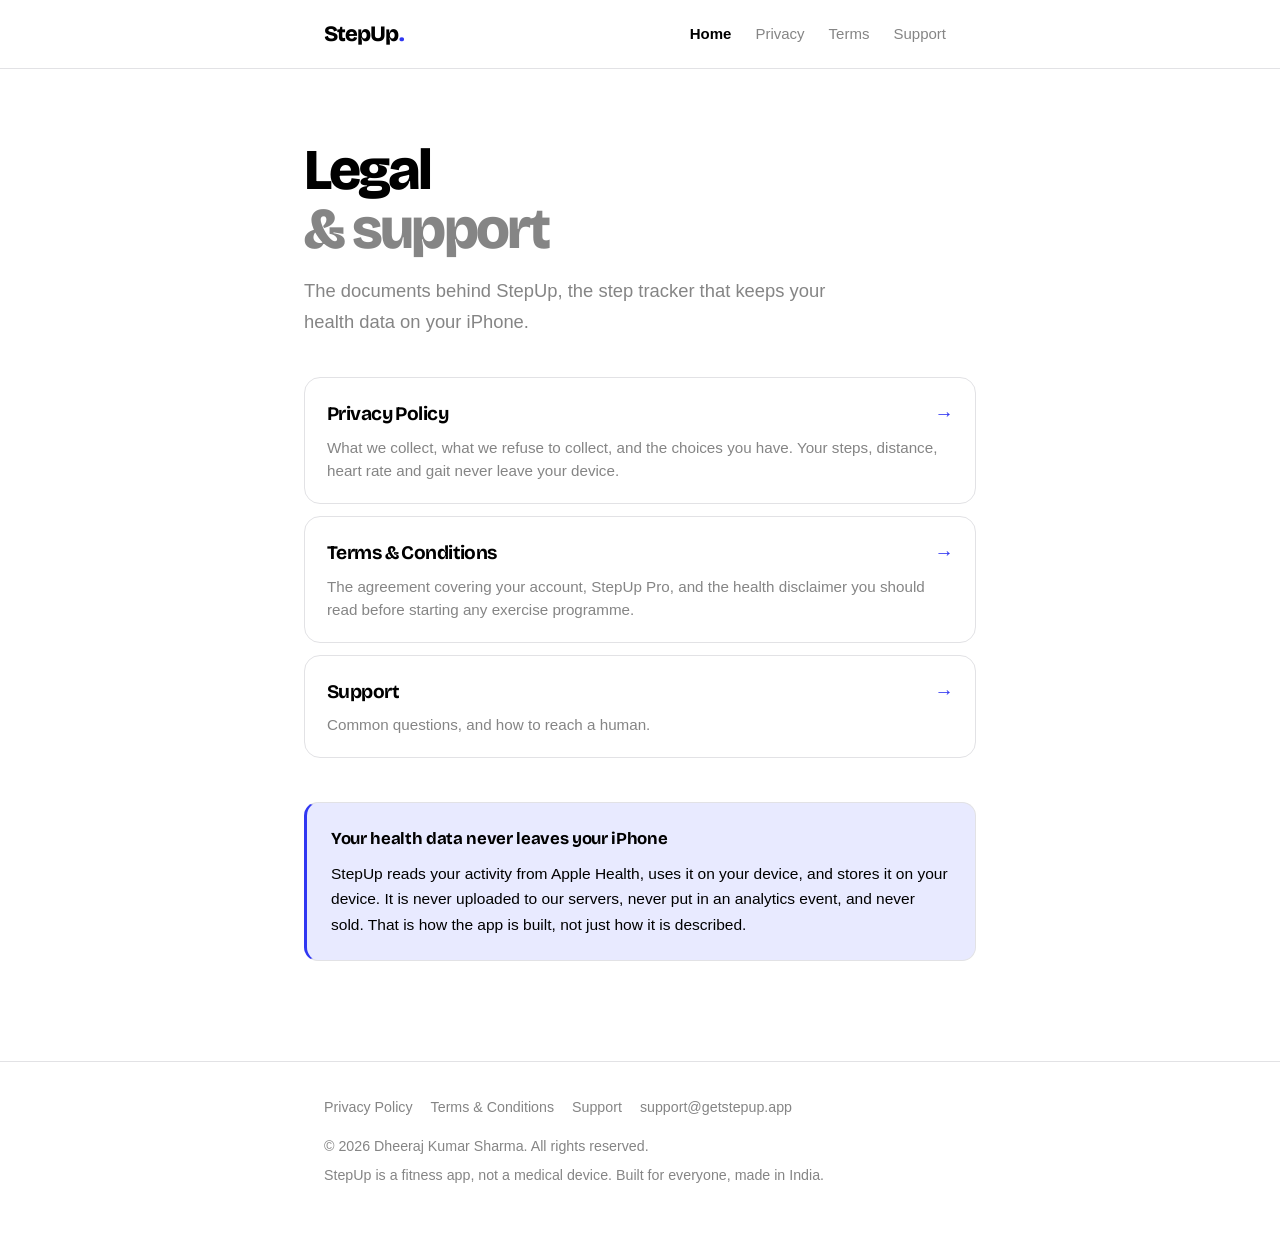
==== index.html @ e477929a "Publish StepUp privacy policy, terms and support pages Generated from the app repo's docs/legal mark" ====
<!DOCTYPE html>
<html lang="en">
<head>
<meta charset="utf-8">
<meta name="viewport" content="width=device-width, initial-scale=1">
<title>Legal &amp; Support · StepUp</title>
<meta name="description" content="Privacy Policy, Terms &amp; Conditions and support for StepUp, the step tracker for iPhone.">
<meta name="color-scheme" content="light dark">
<meta name="theme-color" content="#ffffff" media="(prefers-color-scheme: light)">
<meta name="theme-color" content="#0d0d0d" media="(prefers-color-scheme: dark)">
<link rel="canonical" href="https://dheerajghub.github.io/stepup-legal/">
<meta property="og:type" content="website">
<meta property="og:site_name" content="StepUp">
<meta property="og:title" content="Legal &amp; Support · StepUp">
<meta property="og:description" content="Privacy Policy, Terms &amp; Conditions and support for StepUp, the step tracker for iPhone.">
<meta property="og:url" content="https://dheerajghub.github.io/stepup-legal/">
<link rel="preconnect" href="https://fonts.googleapis.com">
<link rel="preconnect" href="https://fonts.gstatic.com" crossorigin>
<link rel="stylesheet" href="https://fonts.googleapis.com/css2?family=Bricolage+Grotesque:opsz,wght@12..96,700;12..96,800&display=swap">
<link rel="stylesheet" href="assets/style.css">
</head>
<body>
<a class="skip-link" href="#main">Skip to content</a>
<header class="site-header">
  <div class="wrap">
    <a class="wordmark" href="./">StepUp<span class="dot">.</span></a>
    <nav class="site-nav" aria-label="Primary"><a href="./" aria-current="page">Home</a><a href="privacy/">Privacy</a><a href="terms/">Terms</a><a href="support/">Support</a></nav>
  </div>
</header>
<main id="main">
<div class="wrap hero">
  <h1>Legal<span class="muted">&amp; support</span></h1>
  <p class="lede">The documents behind StepUp, the step tracker that keeps your
  health data on your iPhone.</p>

  <div class="card-list">
    <a class="card" href="privacy/">
      <span class="card-title">Privacy Policy</span>
      <p>What we collect, what we refuse to collect, and the choices you have.
      Your steps, distance, heart rate and gait never leave your device.</p>
    </a>
    <a class="card" href="terms/">
      <span class="card-title">Terms &amp; Conditions</span>
      <p>The agreement covering your account, StepUp Pro, and the health
      disclaimer you should read before starting any exercise programme.</p>
    </a>
    <a class="card" href="support/">
      <span class="card-title">Support</span>
      <p>Common questions, and how to reach a human.</p>
    </a>
  </div>

  <div class="promise">
    <h2>Your health data never leaves your iPhone</h2>
    <p>StepUp reads your activity from Apple Health, uses it on your device, and
    stores it on your device. It is never uploaded to our servers, never put in
    an analytics event, and never sold. That is how the app is built, not just
    how it is described.</p>
  </div>
</div>
</main>
<footer class="site-footer">
  <div class="wrap">
    <nav aria-label="Footer">
      <a href="privacy/">Privacy Policy</a>
      <a href="terms/">Terms &amp; Conditions</a>
      <a href="support/">Support</a>
      <a href="mailto:support@getstepup.app">support@getstepup.app</a>
    </nav>
    <p>&copy; 2026 Dheeraj Kumar Sharma. All rights reserved.</p>
    <p>StepUp is a fitness app, not a medical device. Built for everyone, made in India.</p>
  </div>
</footer>
</body>
</html>
---- assets/style.css ----
/* StepUp legal site.
   Tokens lifted from stepup/Core/DesignSystem/AppColors.swift so the pages
   look like the app rather than like a template. */

:root {
  --ink: #000000;
  --ink-muted: #858585;
  --ink-faint: #a8a8ad;
  --bg: #ffffff;
  --panel: #f4f4f4;
  --panel-2: #eeeef0;
  --rule: #e2e2e5;
  --accent: #3037f2;
  --accent-wash: #e8eaff;
  --accent-ink: #3037f2;
  --warn: #ff9d00;
  --warn-wash: #fff6e6;

  --display: "Bricolage Grotesque", -apple-system, BlinkMacSystemFont, "Segoe UI", sans-serif;
  --body: -apple-system, BlinkMacSystemFont, "Segoe UI", Roboto, Helvetica, Arial, sans-serif;
  --mono: ui-monospace, SFMono-Regular, "SF Mono", Menlo, monospace;

  --measure: 42rem;
  --gutter: 20px;
}

@media (prefers-color-scheme: dark) {
  :root {
    --ink: #f4f4f5;
    --ink-muted: #9a9aa0;
    --ink-faint: #6d6d73;
    --bg: #0d0d0d;
    --panel: #181818;
    --panel-2: #222224;
    --rule: #2e2e2e;
    --accent: #7e9cff;
    --accent-wash: #1a1f3d;
    --accent-ink: #9db2ff;
    --warn-wash: #2b2210;
  }
}

*, *::before, *::after { box-sizing: border-box; }

html { -webkit-text-size-adjust: 100%; scroll-behavior: smooth; }

body {
  margin: 0;
  background: var(--bg);
  color: var(--ink);
  font-family: var(--body);
  font-size: 17px;
  line-height: 1.65;
  -webkit-font-smoothing: antialiased;
  text-rendering: optimizeLegibility;
}

.wrap {
  width: 100%;
  max-width: var(--measure);
  margin: 0 auto;
  padding: 0 var(--gutter);
}

/* ---------- header ---------- */

.site-header {
  border-bottom: 1px solid var(--rule);
  background: var(--bg);
}

.site-header .wrap {
  display: flex;
  align-items: center;
  justify-content: space-between;
  gap: 16px;
  min-height: 68px;
}

.wordmark {
  font-family: var(--display);
  font-weight: 800;
  font-size: 22px;
  letter-spacing: -0.045em;
  color: var(--ink);
  text-decoration: none;
  display: inline-flex;
  align-items: baseline;
  gap: 1px;
}

.wordmark .dot { color: var(--accent); }

.site-nav {
  display: flex;
  gap: 4px;
  font-size: 15px;
}

.site-nav a {
  color: var(--ink-muted);
  text-decoration: none;
  padding: 6px 10px;
  border-radius: 999px;
  white-space: nowrap;
  min-height: 44px;
  display: inline-flex;
  align-items: center;
}

.site-nav a:hover { color: var(--ink); background: var(--panel-2); }
.site-nav a[aria-current="page"] { color: var(--ink); font-weight: 600; }

/* ---------- hero (index) ---------- */

.hero { padding: 72px 0 56px; }

.hero h1 {
  font-family: var(--display);
  font-weight: 800;
  font-size: clamp(2.4rem, 9vw, 3.6rem);
  line-height: 1.02;
  letter-spacing: -0.05em;
  margin: 0 0 18px;
}

.hero h1 .muted { color: var(--ink-muted); display: block; }

.hero p.lede {
  font-size: 1.15rem;
  color: var(--ink-muted);
  margin: 0 0 40px;
  max-width: 34rem;
}

.card-list { display: grid; gap: 12px; margin: 0 0 44px; }

a.card {
  display: block;
  padding: 20px 22px;
  border: 1px solid var(--rule);
  border-radius: 16px;
  background: var(--bg);
  text-decoration: none;
  color: inherit;
  transition: border-color .15s ease, transform .15s ease, background .15s ease;
}

a.card:hover {
  border-color: var(--accent);
  background: var(--panel);
  transform: translateY(-1px);
}

a.card .card-title {
  font-family: var(--display);
  font-weight: 700;
  font-size: 1.2rem;
  letter-spacing: -0.03em;
  display: flex;
  align-items: center;
  justify-content: space-between;
  gap: 12px;
}

a.card .card-title::after {
  content: "→";
  color: var(--accent);
  font-family: var(--body);
  font-weight: 400;
}

a.card p { margin: 6px 0 0; color: var(--ink-muted); font-size: .95rem; line-height: 1.55; }

/* ---------- promise panel ---------- */

.promise {
  border: 1px solid var(--rule);
  border-left: 3px solid var(--accent);
  background: var(--accent-wash);
  border-radius: 14px;
  padding: 22px 24px;
  margin: 0 0 44px;
}

.promise h2 {
  font-family: var(--display);
  font-size: 1.05rem;
  letter-spacing: -0.02em;
  margin: 0 0 8px;
}

.promise p { margin: 0; color: var(--ink); font-size: .97rem; }

/* ---------- document pages ---------- */

.doc-head { padding: 56px 0 28px; border-bottom: 1px solid var(--rule); }

.doc-head h1 {
  font-family: var(--display);
  font-weight: 800;
  font-size: clamp(2rem, 7.5vw, 2.9rem);
  line-height: 1.05;
  letter-spacing: -0.045em;
  margin: 0 0 14px;
}

.stamp {
  display: inline-flex;
  align-items: center;
  gap: 8px;
  font-size: .82rem;
  color: var(--ink-muted);
  background: var(--panel-2);
  border-radius: 999px;
  padding: 5px 13px;
  font-variant-numeric: tabular-nums;
}

.toc {
  margin: 28px 0 0;
  padding: 20px 22px;
  background: var(--panel);
  border-radius: 14px;
}

.toc h2 {
  font-family: var(--body);
  font-size: .74rem;
  font-weight: 700;
  letter-spacing: .11em;
  text-transform: uppercase;
  color: var(--ink-muted);
  margin: 0 0 12px;
}

.toc ol { margin: 0; padding: 0 0 0 1.25em; columns: 2; column-gap: 28px; }
.toc li { margin: 0 0 6px; font-size: .92rem; break-inside: avoid; }
.toc a { color: var(--ink); text-decoration: none; }
.toc a:hover { color: var(--accent); text-decoration: underline; }

@media (max-width: 34rem) { .toc ol { columns: 1; } }

.doc { padding: 8px 0 72px; }

.doc h2 {
  font-family: var(--display);
  font-weight: 700;
  font-size: 1.55rem;
  letter-spacing: -0.035em;
  line-height: 1.2;
  margin: 52px 0 14px;
  scroll-margin-top: 24px;
}

.doc h3 {
  font-family: var(--display);
  font-weight: 700;
  font-size: 1.14rem;
  letter-spacing: -0.02em;
  margin: 34px 0 10px;
  scroll-margin-top: 24px;
}

.doc p { margin: 0 0 18px; }
.doc ul, .doc ol { margin: 0 0 18px; padding-left: 1.35em; }
.doc li { margin: 0 0 9px; }
.doc li > ul { margin-top: 9px; }

.doc a { color: var(--accent-ink); text-decoration: underline; text-underline-offset: 2px; }
.doc a:hover { text-decoration-thickness: 2px; }

.doc strong { font-weight: 650; }

.doc hr { border: 0; border-top: 1px solid var(--rule); margin: 44px 0; }

.doc code {
  font-family: var(--mono);
  font-size: .88em;
  background: var(--panel-2);
  padding: 1px 5px;
  border-radius: 5px;
}

.doc blockquote {
  margin: 0 0 18px;
  padding: 14px 18px;
  border-left: 3px solid var(--accent);
  background: var(--accent-wash);
  border-radius: 0 10px 10px 0;
}

.doc blockquote p:last-child { margin-bottom: 0; }

/* tables scroll rather than squash on a phone */
.table-scroll {
  overflow-x: auto;
  -webkit-overflow-scrolling: touch;
  margin: 0 0 18px;
  border: 1px solid var(--rule);
  border-radius: 12px;
}

.doc table { border-collapse: collapse; width: 100%; font-size: .92rem; }
.doc th, .doc td { text-align: left; padding: 11px 14px; border-bottom: 1px solid var(--rule); vertical-align: top; }
.doc th { background: var(--panel); font-weight: 650; white-space: nowrap; }
.doc tr:last-child td { border-bottom: 0; }

/* an unfilled [PLACEHOLDER] must be impossible to miss */
.placeholder {
  background: var(--warn-wash);
  border-bottom: 2px solid var(--warn);
  padding: 0 4px;
  font-family: var(--mono);
  font-size: .86em;
  border-radius: 3px;
}

/* ---------- support page ---------- */

.contact {
  display: block;
  margin: 0 0 18px;
  padding: 24px;
  border-radius: 16px;
  background: var(--ink);
  color: var(--bg);
  text-decoration: none;
}

.contact .label {
  font-size: .74rem;
  letter-spacing: .11em;
  text-transform: uppercase;
  opacity: .6;
}

.contact .value {
  font-family: var(--display);
  font-weight: 700;
  font-size: clamp(1.1rem, 5vw, 1.5rem);
  letter-spacing: -0.03em;
  margin-top: 6px;
  word-break: break-all;
}

/* ---------- footer ---------- */

.site-footer {
  border-top: 1px solid var(--rule);
  padding: 34px 0 56px;
  font-size: .89rem;
  color: var(--ink-muted);
}

.site-footer nav { display: flex; flex-wrap: wrap; gap: 18px; margin-bottom: 16px; }
.site-footer a { color: var(--ink-muted); text-decoration: none; }
.site-footer a:hover { color: var(--ink); text-decoration: underline; }
.site-footer p { margin: 0 0 6px; }

:focus-visible { outline: 2px solid var(--accent); outline-offset: 3px; border-radius: 4px; }

.skip-link {
  position: absolute;
  left: -9999px;
}
.skip-link:focus {
  left: var(--gutter);
  top: 10px;
  z-index: 10;
  background: var(--ink);
  color: var(--bg);
  padding: 10px 16px;
  border-radius: 8px;
}
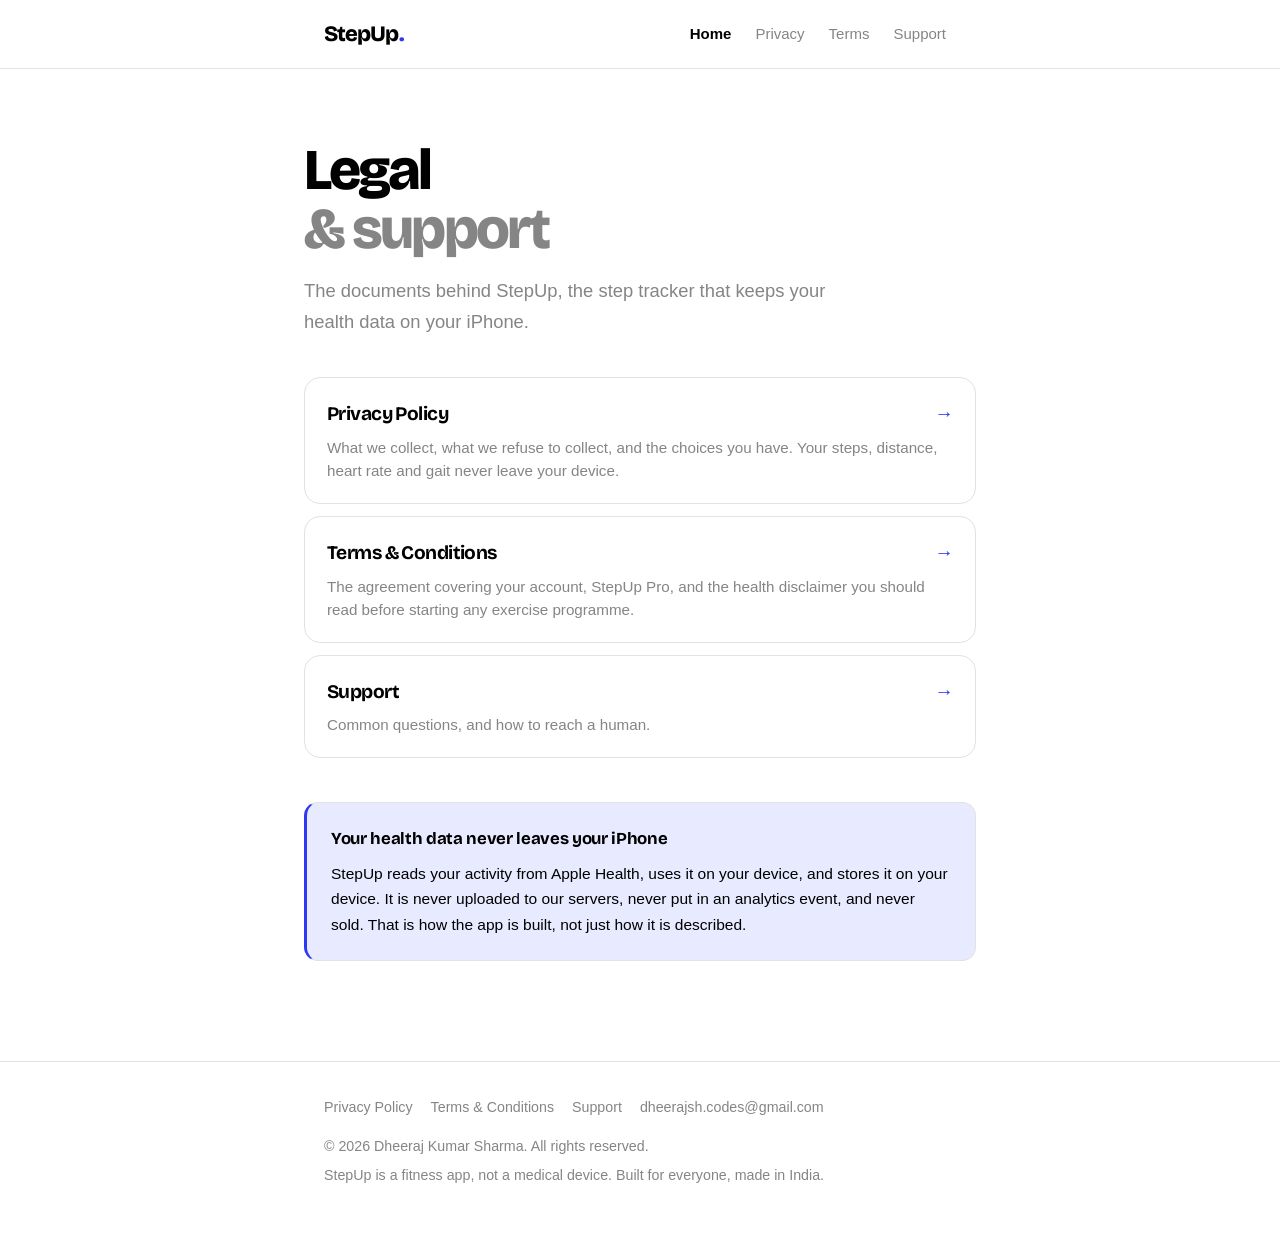
==== commit 152e5cfa: "Use dheerajsh.codes@gmail.com, drop the postal address, remove em dashes The contact address is now " ====
--- a/index.html
+++ b/index.html
@@ -65,7 +65,7 @@
       <a href="privacy/">Privacy Policy</a>
       <a href="terms/">Terms &amp; Conditions</a>
       <a href="support/">Support</a>
-      <a href="mailto:support@getstepup.app">support@getstepup.app</a>
+      <a href="mailto:dheerajsh.codes@gmail.com">dheerajsh.codes@gmail.com</a>
     </nav>
     <p>&copy; 2026 Dheeraj Kumar Sharma. All rights reserved.</p>
     <p>StepUp is a fitness app, not a medical device. Built for everyone, made in India.</p>
--- a/assets/style.css
+++ b/assets/style.css
@@ -234,12 +234,12 @@
   margin: 0 0 12px;
 }
 
-.toc ol { margin: 0; padding: 0 0 0 1.25em; columns: 2; column-gap: 28px; }
+.toc ul { margin: 0; padding: 0; list-style: none; columns: 2; column-gap: 28px; }
 .toc li { margin: 0 0 6px; font-size: .92rem; break-inside: avoid; }
 .toc a { color: var(--ink); text-decoration: none; }
 .toc a:hover { color: var(--accent); text-decoration: underline; }
 
-@media (max-width: 34rem) { .toc ol { columns: 1; } }
+@media (max-width: 34rem) { .toc ul { columns: 1; } }
 
 .doc { padding: 8px 0 72px; }
 
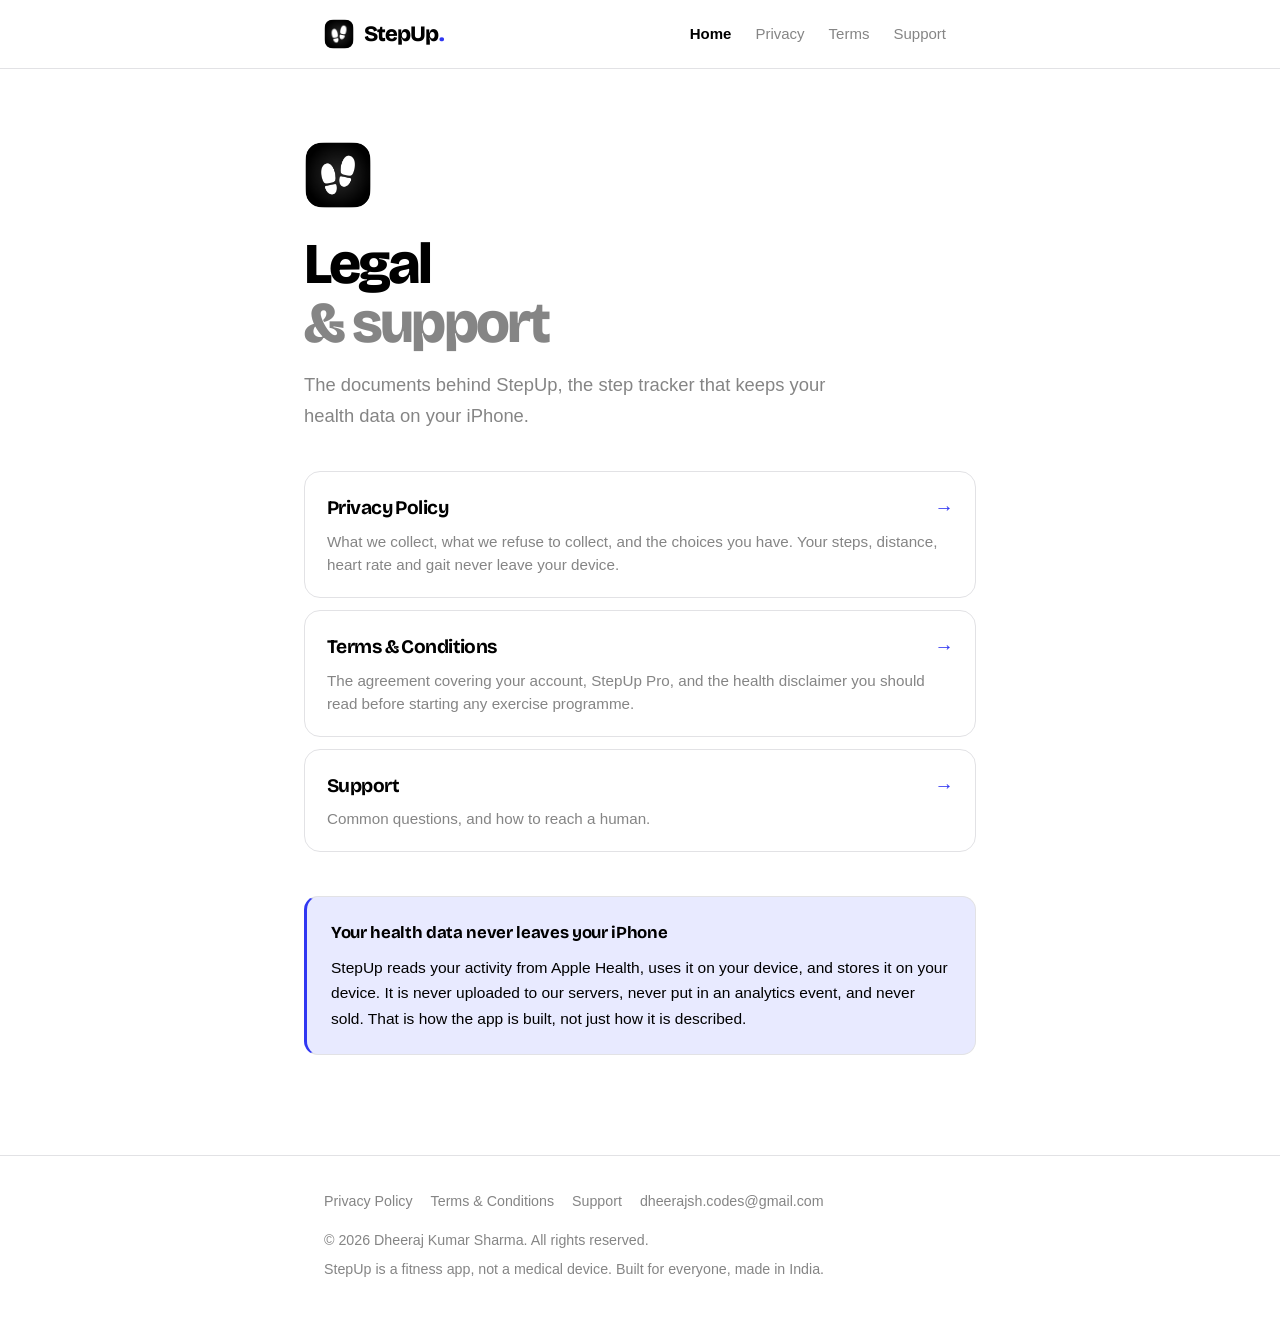
==== commit db27a3c9: "Brand the site with the app icon, and fix the contact card's colours The contact card is an <a> insi" ====
--- a/index.html
+++ b/index.html
@@ -9,6 +9,10 @@
 <meta name="theme-color" content="#ffffff" media="(prefers-color-scheme: light)">
 <meta name="theme-color" content="#0d0d0d" media="(prefers-color-scheme: dark)">
 <link rel="canonical" href="https://dheerajghub.github.io/stepup-legal/">
+<link rel="icon" type="image/png" sizes="32x32" href="assets/icon-32.png">
+<link rel="icon" type="image/png" sizes="192x192" href="assets/icon-192.png">
+<link rel="apple-touch-icon" sizes="180x180" href="assets/icon-180.png">
+<meta property="og:image" content="https://dheerajghub.github.io/stepup-legal/assets/logo.png">
 <meta property="og:type" content="website">
 <meta property="og:site_name" content="StepUp">
 <meta property="og:title" content="Legal &amp; Support · StepUp">
@@ -23,12 +27,16 @@
 <a class="skip-link" href="#main">Skip to content</a>
 <header class="site-header">
   <div class="wrap">
-    <a class="wordmark" href="./">StepUp<span class="dot">.</span></a>
+    <a class="brand" href="./">
+      <img class="brand-mark" src="assets/logo.png" alt="" width="30" height="30">
+      <span class="wordmark">StepUp<span class="dot">.</span></span>
+    </a>
     <nav class="site-nav" aria-label="Primary"><a href="./" aria-current="page">Home</a><a href="privacy/">Privacy</a><a href="terms/">Terms</a><a href="support/">Support</a></nav>
   </div>
 </header>
 <main id="main">
 <div class="wrap hero">
+  <img class="hero-mark" src="assets/logo.png" alt="StepUp app icon" width="68" height="68">
   <h1>Legal<span class="muted">&amp; support</span></h1>
   <p class="lede">The documents behind StepUp, the step tracker that keeps your
   health data on your iPhone.</p>
--- a/assets/style.css
+++ b/assets/style.css
@@ -77,6 +77,43 @@
   min-height: 68px;
 }
 
+.brand {
+  display: inline-flex;
+  align-items: center;
+  gap: 10px;
+  text-decoration: none;
+}
+
+.brand-mark {
+  width: 30px;
+  height: 30px;
+  border-radius: 9px;
+  display: block;
+  flex: none;
+}
+
+/* The mark is a black tile, so on a dark page it needs an edge to read as a
+   tile rather than as footprints floating on the background. */
+@media (prefers-color-scheme: dark) {
+  :root:not([data-theme="light"]) .brand-mark {
+    box-shadow: 0 0 0 1px var(--rule);
+  }
+}
+
+.hero-mark {
+  width: 68px;
+  height: 68px;
+  border-radius: 20px;
+  display: block;
+  margin: 0 0 26px;
+}
+
+@media (prefers-color-scheme: dark) {
+  :root:not([data-theme="light"]) .hero-mark {
+    box-shadow: 0 0 0 1px var(--rule);
+  }
+}
+
 .wordmark {
   font-family: var(--display);
   font-weight: 800;
@@ -318,6 +355,7 @@
 
 /* ---------- support page ---------- */
 
+.doc a.contact,
 .contact {
   display: block;
   margin: 0 0 18px;
@@ -326,7 +364,17 @@
   background: var(--ink);
   color: var(--bg);
   text-decoration: none;
-}
+  transition: transform .15s ease, opacity .15s ease;
+}
+
+.doc a.contact:hover {
+  text-decoration: none;
+  opacity: .9;
+  transform: translateY(-1px);
+}
+
+.doc a.contact .label,
+.doc a.contact .value { color: var(--bg); }
 
 .contact .label {
   font-size: .74rem;
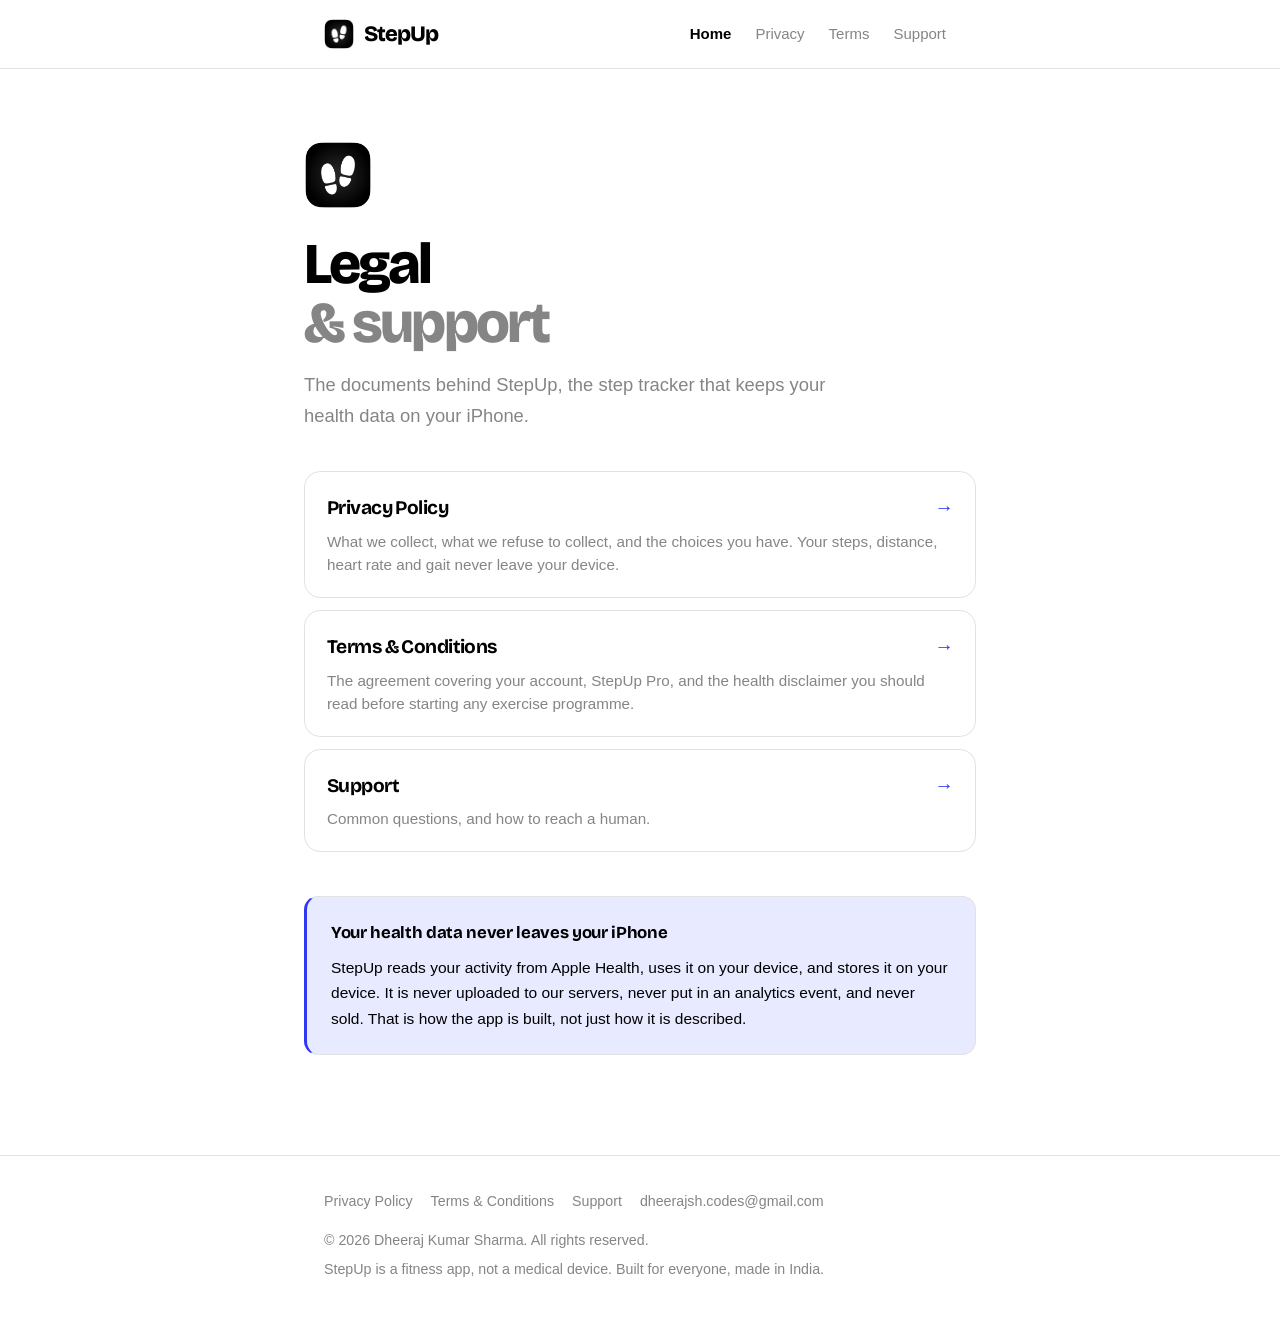
==== commit 8576e1e2: "Drop the icon ring and the wordmark full stop The hairline ring followed the img's own 9px border-ra" ====
--- a/index.html
+++ b/index.html
@@ -29,7 +29,7 @@
   <div class="wrap">
     <a class="brand" href="./">
       <img class="brand-mark" src="assets/logo.png" alt="" width="30" height="30">
-      <span class="wordmark">StepUp<span class="dot">.</span></span>
+      <span class="wordmark">StepUp</span>
     </a>
     <nav class="site-nav" aria-label="Primary"><a href="./" aria-current="page">Home</a><a href="privacy/">Privacy</a><a href="terms/">Terms</a><a href="support/">Support</a></nav>
   </div>
--- a/assets/style.css
+++ b/assets/style.css
@@ -87,31 +87,15 @@
 .brand-mark {
   width: 30px;
   height: 30px;
-  border-radius: 9px;
   display: block;
   flex: none;
-}
-
-/* The mark is a black tile, so on a dark page it needs an edge to read as a
-   tile rather than as footprints floating on the background. */
-@media (prefers-color-scheme: dark) {
-  :root:not([data-theme="light"]) .brand-mark {
-    box-shadow: 0 0 0 1px var(--rule);
-  }
 }
 
 .hero-mark {
   width: 68px;
   height: 68px;
-  border-radius: 20px;
   display: block;
   margin: 0 0 26px;
-}
-
-@media (prefers-color-scheme: dark) {
-  :root:not([data-theme="light"]) .hero-mark {
-    box-shadow: 0 0 0 1px var(--rule);
-  }
 }
 
 .wordmark {
@@ -126,7 +110,6 @@
   gap: 1px;
 }
 
-.wordmark .dot { color: var(--accent); }
 
 .site-nav {
   display: flex;
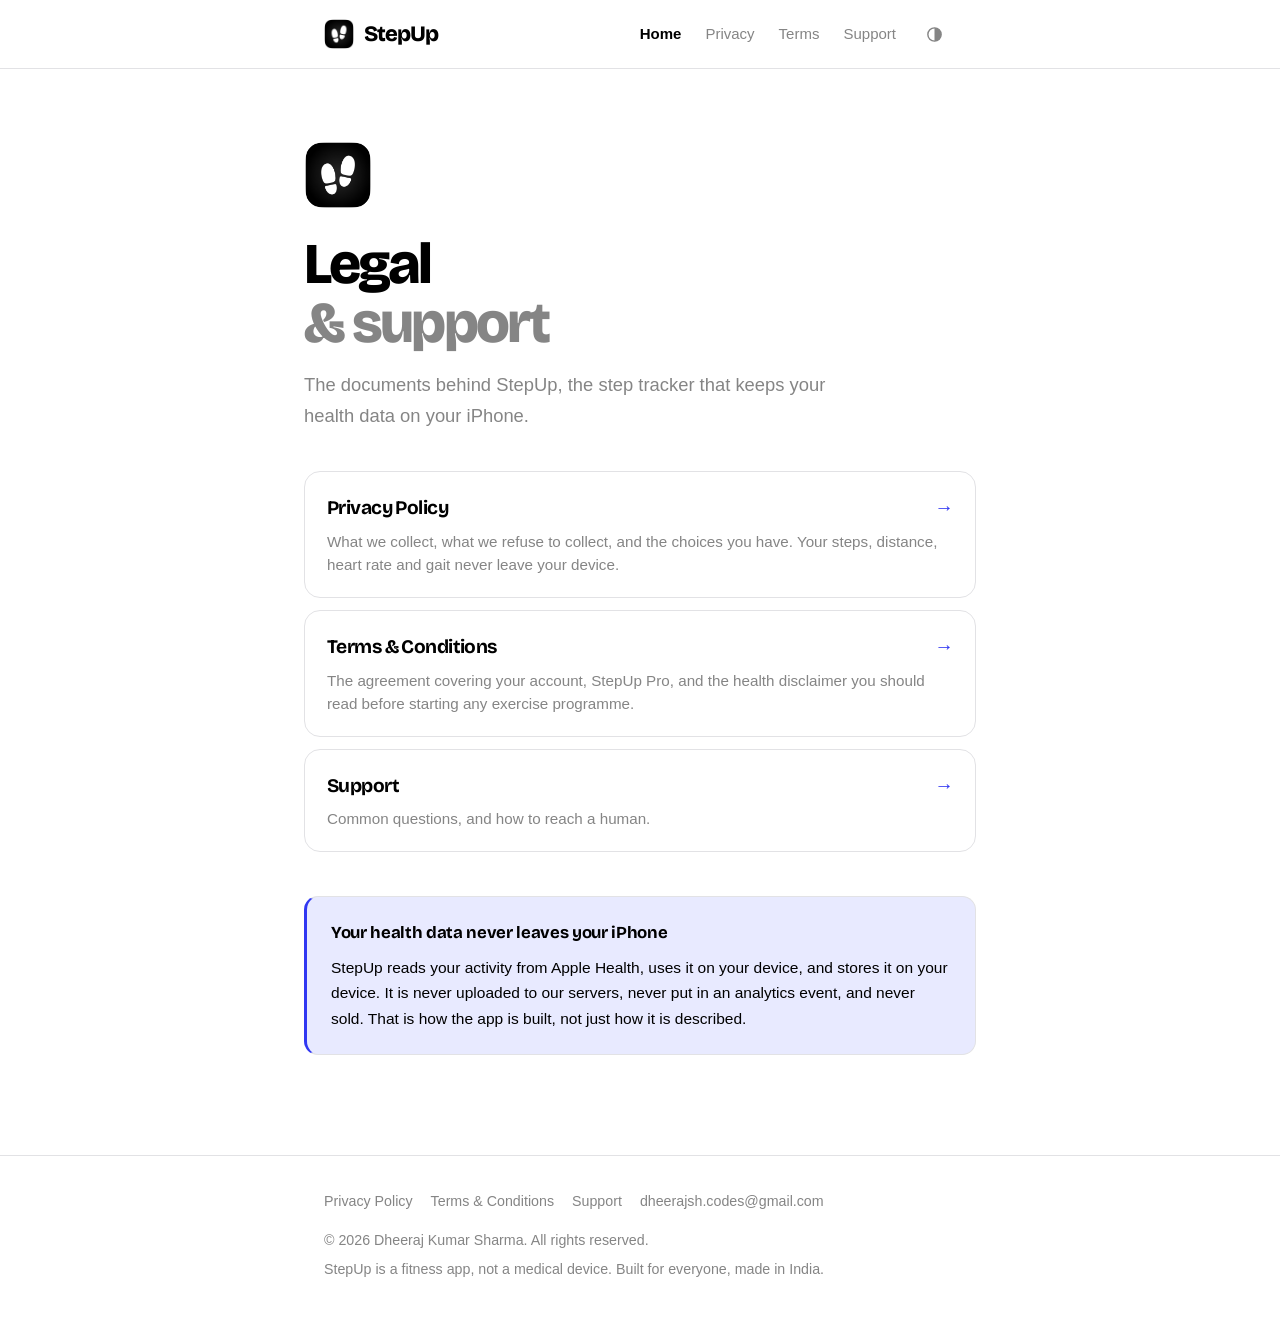
==== commit d826151f: "Add a theme toggle that cycles system, light and dark System is the default and stays the default: n" ====
--- a/index.html
+++ b/index.html
@@ -6,8 +6,8 @@
 <title>Legal &amp; Support · StepUp</title>
 <meta name="description" content="Privacy Policy, Terms &amp; Conditions and support for StepUp, the step tracker for iPhone.">
 <meta name="color-scheme" content="light dark">
-<meta name="theme-color" content="#ffffff" media="(prefers-color-scheme: light)">
-<meta name="theme-color" content="#0d0d0d" media="(prefers-color-scheme: dark)">
+<meta name="theme-color" content="#ffffff">
+<script>(function(){try{var m=localStorage.getItem("stepup-theme")||"system",r=document.documentElement;r.setAttribute("data-theme-mode",m);if(m!=="system")r.setAttribute("data-theme",m)}catch(e){}})();</script>
 <link rel="canonical" href="https://dheerajghub.github.io/stepup-legal/">
 <link rel="icon" type="image/png" sizes="32x32" href="assets/icon-32.png">
 <link rel="icon" type="image/png" sizes="192x192" href="assets/icon-192.png">
@@ -31,7 +31,14 @@
       <img class="brand-mark" src="assets/logo.png" alt="" width="30" height="30">
       <span class="wordmark">StepUp</span>
     </a>
-    <nav class="site-nav" aria-label="Primary"><a href="./" aria-current="page">Home</a><a href="privacy/">Privacy</a><a href="terms/">Terms</a><a href="support/">Support</a></nav>
+    <div class="header-actions">
+      <nav class="site-nav" aria-label="Primary"><a href="./" aria-current="page">Home</a><a href="privacy/">Privacy</a><a href="terms/">Terms</a><a href="support/">Support</a></nav>
+      <button class="theme-toggle" type="button" id="theme-toggle" aria-label="Switch theme" title="Switch theme">
+        <svg class="i-system" viewBox="0 0 24 24" fill="none" stroke="currentColor" stroke-width="1.8" aria-hidden="true"><circle cx="12" cy="12" r="8.4"/><path d="M12 3.6a8.4 8.4 0 0 1 0 16.8Z" fill="currentColor" stroke="none"/></svg>
+        <svg class="i-light" viewBox="0 0 24 24" fill="none" stroke="currentColor" stroke-width="1.8" stroke-linecap="round" aria-hidden="true"><circle cx="12" cy="12" r="4.2"/><path d="M12 2.6v2.2M12 19.2v2.2M4.2 12H2M22 12h-2.2M6.5 6.5 4.9 4.9M19.1 19.1l-1.6-1.6M17.5 6.5l1.6-1.6M4.9 19.1l1.6-1.6"/></svg>
+        <svg class="i-dark" viewBox="0 0 24 24" fill="none" stroke="currentColor" stroke-width="1.8" stroke-linecap="round" stroke-linejoin="round" aria-hidden="true"><path d="M20 14.2A8.2 8.2 0 0 1 9.8 4a8.4 8.4 0 1 0 10.2 10.2Z"/></svg>
+      </button>
+    </div>
   </div>
 </header>
 <main id="main">
@@ -79,5 +86,55 @@
     <p>StepUp is a fitness app, not a medical device. Built for everyone, made in India.</p>
   </div>
 </footer>
+<script>
+(function () {
+  var root = document.documentElement;
+  var btn = document.getElementById("theme-toggle");
+  var order = ["system", "light", "dark"];
+  var labels = {
+    system: "Theme: following your system. Switch to light.",
+    light: "Theme: light. Switch to dark.",
+    dark: "Theme: dark. Switch to your system setting."
+  };
+  var media = window.matchMedia("(prefers-color-scheme: dark)");
+
+  // localStorage throws in a private window with site data blocked, so every
+  // read and write is guarded and the page still works without it.
+  function read() {
+    try { return localStorage.getItem("stepup-theme") || "system"; }
+    catch (e) { return root.getAttribute("data-theme-mode") || "system"; }
+  }
+
+  function apply(mode) {
+    root.setAttribute("data-theme-mode", mode);
+    if (mode === "system") root.removeAttribute("data-theme");
+    else root.setAttribute("data-theme", mode);
+
+    var dark = mode === "dark" || (mode === "system" && media.matches);
+    var meta = document.querySelector('meta[name="theme-color"]');
+    if (meta) meta.setAttribute("content", dark ? "#0d0d0d" : "#ffffff");
+    if (btn) {
+      btn.setAttribute("aria-label", labels[mode]);
+      btn.setAttribute("title", labels[mode]);
+    }
+  }
+
+  apply(read());
+
+  if (media.addEventListener) {
+    media.addEventListener("change", function () {
+      if (read() === "system") apply("system");
+    });
+  }
+
+  if (btn) {
+    btn.addEventListener("click", function () {
+      var next = order[(order.indexOf(read()) + 1) % order.length];
+      try { localStorage.setItem("stepup-theme", next); } catch (e) {}
+      apply(next);
+    });
+  }
+})();
+</script>
 </body>
 </html>
--- a/assets/style.css
+++ b/assets/style.css
@@ -24,8 +24,9 @@
   --gutter: 20px;
 }
 
+/* System preference, unless the reader has explicitly chosen light. */
 @media (prefers-color-scheme: dark) {
-  :root {
+  :root:not([data-theme="light"]) {
     --ink: #f4f4f5;
     --ink-muted: #9a9aa0;
     --ink-faint: #6d6d73;
@@ -37,7 +38,28 @@
     --accent-wash: #1a1f3d;
     --accent-ink: #9db2ff;
     --warn-wash: #2b2210;
+    color-scheme: dark;
   }
+}
+
+/* An explicit choice from the toggle, which beats the system preference. */
+:root[data-theme="dark"] {
+    --ink: #f4f4f5;
+    --ink-muted: #9a9aa0;
+    --ink-faint: #6d6d73;
+    --bg: #0d0d0d;
+    --panel: #181818;
+    --panel-2: #222224;
+    --rule: #2e2e2e;
+    --accent: #7e9cff;
+    --accent-wash: #1a1f3d;
+    --accent-ink: #9db2ff;
+    --warn-wash: #2b2210;
+  color-scheme: dark;
+}
+
+:root[data-theme="light"] {
+  color-scheme: light;
 }
 
 *, *::before, *::after { box-sizing: border-box; }
@@ -72,10 +94,13 @@
 .site-header .wrap {
   display: flex;
   align-items: center;
-  justify-content: space-between;
-  gap: 16px;
+  flex-wrap: wrap;
+  gap: 8px 16px;
   min-height: 68px;
-}
+  padding-top: 10px;
+  padding-bottom: 10px;
+}
+
 
 .brand {
   display: inline-flex;
@@ -111,6 +136,13 @@
 }
 
 
+.header-actions {
+  display: flex;
+  align-items: center;
+  gap: 6px;
+  margin-left: auto;
+}
+
 .site-nav {
   display: flex;
   gap: 4px;
@@ -130,6 +162,43 @@
 
 .site-nav a:hover { color: var(--ink); background: var(--panel-2); }
 .site-nav a[aria-current="page"] { color: var(--ink); font-weight: 600; }
+/* The brand keeps the first row to itself once the nav no longer fits beside
+   it, rather than the nav shrinking into something untappable. */
+@media (max-width: 30rem) {
+  .site-header .wrap { justify-content: center; }
+  .header-actions { margin-left: 0; width: 100%; justify-content: space-between; }
+  .site-nav { font-size: 14px; }
+  .site-nav a { padding: 6px 7px; }
+}
+
+/* ---------- theme toggle ---------- */
+
+.theme-toggle {
+  display: inline-flex;
+  align-items: center;
+  justify-content: center;
+  width: 44px;
+  height: 44px;
+  padding: 0;
+  border: 0;
+  border-radius: 999px;
+  background: transparent;
+  color: var(--ink-muted);
+  cursor: pointer;
+  flex: none;
+  -webkit-tap-highlight-color: transparent;
+}
+
+.theme-toggle:hover { background: var(--panel-2); color: var(--ink); }
+
+.theme-toggle svg { width: 19px; height: 19px; display: none; }
+
+/* The head script always sets data-theme-mode, so one icon is always shown.
+   The :not() fallback covers a reader with JavaScript turned off. */
+:root:not([data-theme-mode]) .theme-toggle .i-system,
+:root[data-theme-mode="system"] .theme-toggle .i-system,
+:root[data-theme-mode="light"] .theme-toggle .i-light,
+:root[data-theme-mode="dark"] .theme-toggle .i-dark { display: block; }
 
 /* ---------- hero (index) ---------- */
 
